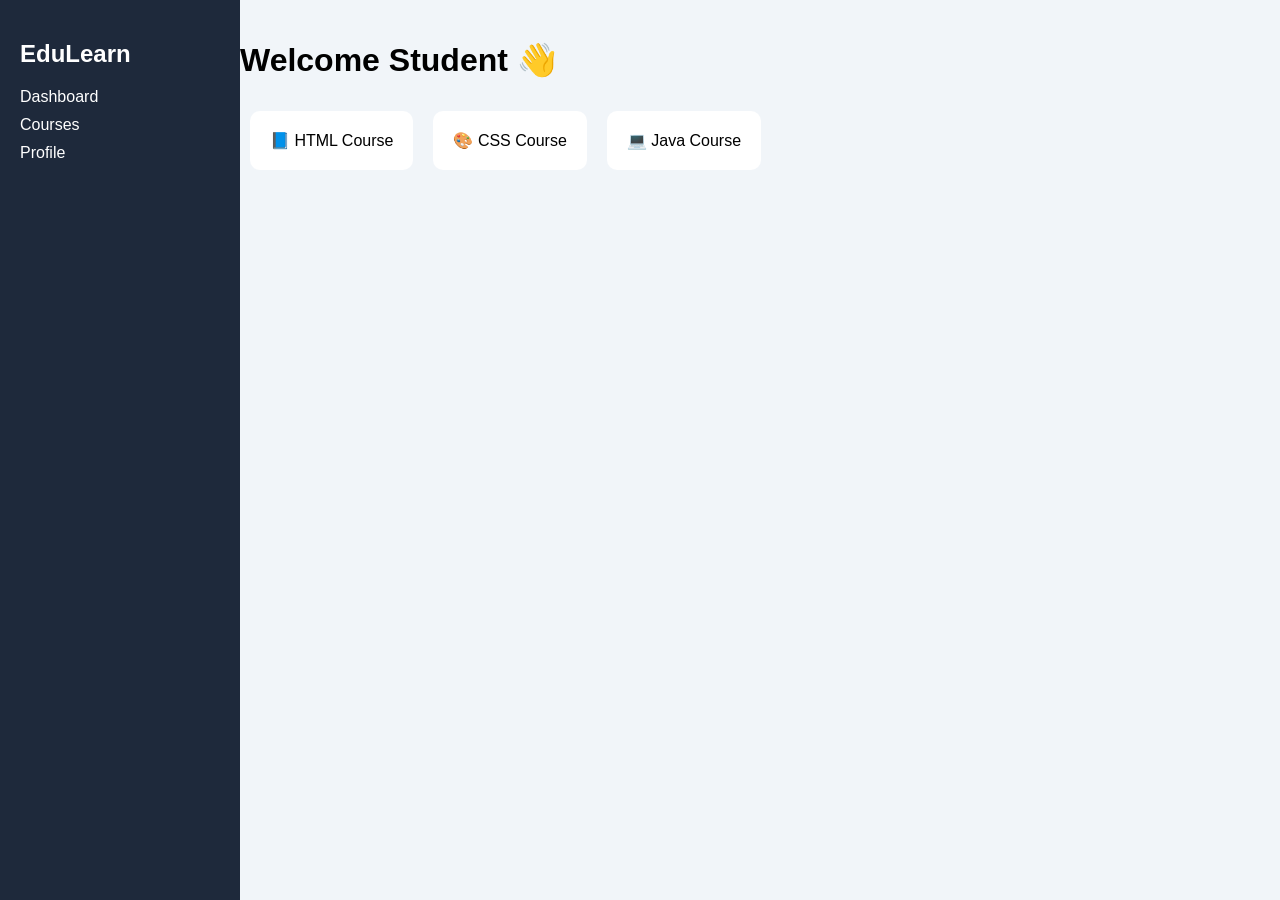
==== dashboard.html @ e2788d23 "intialize website" ====
<!DOCTYPE html>
<html>
<head>
    <title>Dashboard</title>
    <link rel="stylesheet" href="style.css">
</head>
<body>

<div class="sidebar">
    <h2>EduLearn</h2>
    <a href="dashboard.html">Dashboard</a>
    <a href="courses.html">Courses</a>
    <a href="profile.html">Profile</a>
</div>

<div class="main">
    <h1>Welcome Student 👋</h1>

    <div class="cards">
        <div class="card">📘 HTML Course</div>
        <div class="card">🎨 CSS Course</div>
        <div class="card">💻 Java Course</div>
    </div>
</div>

</body>
</html>
---- style.css ----
body {
    margin: 0;
    font-family: Arial;
    background: #f1f5f9;
}

/* Center login */
.center {
    display: flex;
    justify-content: center;
    align-items: center;
    height: 100vh;
}

/* Login Box */
.login-box {
    background: white;
    padding: 30px;
    border-radius: 10px;
    text-align: center;
    width: 300px;
}

.login-box input {
    width: 100%;
    margin: 10px 0;
    padding: 10px;
}

.btn {
    display: block;
    background: #2563eb;
    color: white;
    padding: 10px;
    text-decoration: none;
    margin-top: 10px;
}

/* Sidebar */
.sidebar {
    width: 200px;
    height: 100vh;
    background: #1e293b;
    color: white;
    position: fixed;
    padding: 20px;
}

.sidebar a {
    display: block;
    color: white;
    margin: 10px 0;
    text-decoration: none;
}

/* Main */
.main {
    margin-left: 220px;
    padding: 20px;
}

/* Cards */
.cards {
    display: flex;
}

.card {
    background: white;
    padding: 20px;
    margin: 10px;
    border-radius: 10px;
}
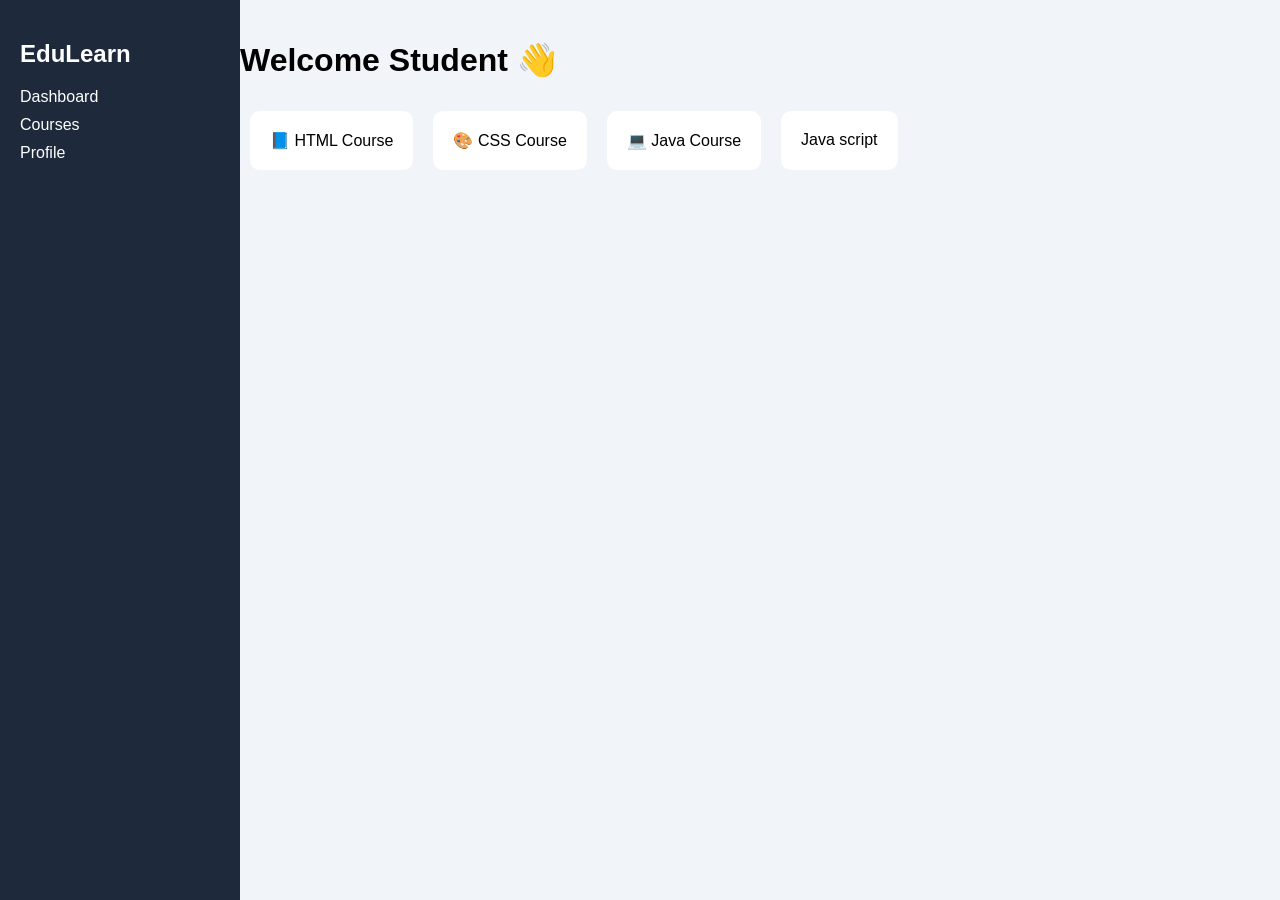
==== commit c220d408: "web" ====
--- a/dashboard.html
+++ b/dashboard.html
@@ -20,6 +20,7 @@
         <div class="card">📘 HTML Course</div>
         <div class="card">🎨 CSS Course</div>
         <div class="card">💻 Java Course</div>
+        <div class="card">    Java script</div>
     </div>
 </div>
 
